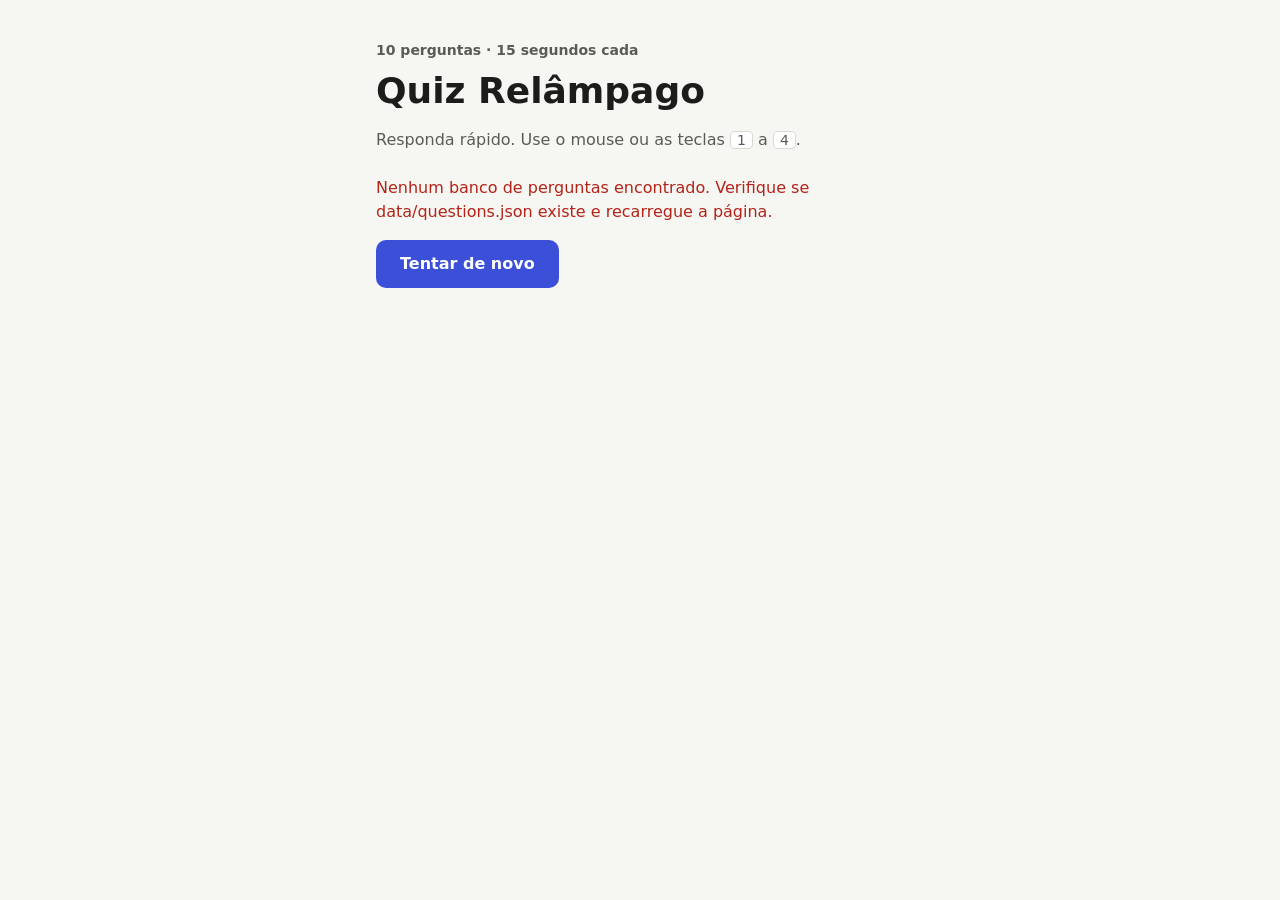
==== quiz-relampago/index.html @ 837e957b "feat(quiz): interface web do Quiz Relâmpago Telas de início, pergunta com timer de 15 s, feedback e " ====
<!doctype html>
<html lang="pt-BR">
<head>
  <meta charset="utf-8">
  <meta name="viewport" content="width=device-width, initial-scale=1">
  <title>Quiz Relâmpago</title>
  <link rel="stylesheet" href="style.css">
  <script type="module" src="app.js"></script>
</head>
<body>
  <main class="app">
    <section id="screen-start" class="screen" aria-labelledby="start-title">
      <p class="eyebrow">10 perguntas · 15 segundos cada</p>
      <h1 id="start-title">Quiz Relâmpago</h1>
      <p class="lead">Responda rápido. Use o mouse ou as teclas <kbd>1</kbd> a <kbd>4</kbd>.</p>
      <p id="load-status" class="status" role="status"></p>
      <button id="btn-start" class="btn btn-primary" disabled>Carregando perguntas…</button>
    </section>

    <section id="screen-question" class="screen" aria-labelledby="q-prompt" hidden>
      <header class="q-header">
        <span id="q-count" class="q-count">Pergunta 1 de 10</span>
        <span id="q-category" class="tag">ciencia</span>
        <span id="q-timer" class="timer" aria-live="off">15</span>
      </header>
      <div class="progress" role="progressbar" aria-label="Progresso do quiz" aria-valuemin="0" aria-valuemax="10" aria-valuenow="0">
        <div id="progress-bar" class="progress-bar"></div>
      </div>
      <div class="time-track" aria-hidden="true"><div id="time-bar" class="time-bar"></div></div>
      <h2 id="q-prompt" class="q-prompt"></h2>
      <ol id="q-options" class="options"></ol>
      <div id="feedback" class="feedback" role="status" hidden>
        <p id="feedback-title" class="feedback-title"></p>
        <p id="feedback-text" class="feedback-text"></p>
        <button id="btn-next" class="btn btn-primary">Próxima</button>
      </div>
    </section>

    <section id="screen-result" class="screen" aria-labelledby="result-title" hidden>
      <p class="eyebrow">Resultado</p>
      <h2 id="result-title" class="result-score"></h2>
      <dl class="stats">
        <div><dt>Acertos</dt><dd id="stat-hits"></dd></div>
        <div><dt>Tempo médio</dt><dd id="stat-time"></dd></div>
        <div><dt>Sem resposta</dt><dd id="stat-timeouts"></dd></div>
      </dl>
      <button id="btn-restart" class="btn btn-primary">Jogar de novo</button>
    </section>
  </main>
</body>
</html>
---- quiz-relampago/style.css ----
:root {
  --bg: #f6f6f3;
  --surface: #ffffff;
  --text: #1c1c1a;
  --text-muted: #5b5b56;
  --border: #d9d9d3;
  --accent: #3b4fd8;
  --accent-text: #ffffff;
  --ok: #1f7a3d;
  --ok-bg: #e5f4ea;
  --err: #b42318;
  --err-bg: #fbe9e7;
  --warn: #9a6400;
  --focus: #3b4fd8;
  --space-1: 4px;
  --space-2: 8px;
  --space-3: 16px;
  --space-4: 24px;
  --space-5: 40px;
  --radius: 10px;
  color-scheme: light;
}

@media (prefers-color-scheme: dark) {
  :root {
    --bg: #141413;
    --surface: #1f1f1d;
    --text: #f1f1ec;
    --text-muted: #a9a9a2;
    --border: #3a3a36;
    --accent: #8e9cff;
    --accent-text: #10122a;
    --ok: #6fd28f;
    --ok-bg: #173323;
    --err: #ff8a7a;
    --err-bg: #3a1a16;
    --warn: #f0b44c;
    --focus: #8e9cff;
    color-scheme: dark;
  }
}

* { box-sizing: border-box; }

body {
  margin: 0;
  background: var(--bg);
  color: var(--text);
  font: 16px/1.5 system-ui, -apple-system, "Segoe UI", Roboto, sans-serif;
}

.app {
  max-width: 560px;
  margin: 0 auto;
  padding: var(--space-5) var(--space-3);
}

.screen[hidden] { display: none; }

h1, h2 { margin: 0 0 var(--space-3); line-height: 1.2; }
h1 { font-size: 2.25rem; }

.eyebrow {
  margin: 0 0 var(--space-2);
  color: var(--text-muted);
  font-size: 0.875rem;
  font-weight: 600;
}

.lead { margin: 0 0 var(--space-4); color: var(--text-muted); }

.status { min-height: 1.5em; margin: 0 0 var(--space-3); color: var(--text-muted); }
.status.is-error { color: var(--err); }

kbd {
  padding: 0 6px;
  border: 1px solid var(--border);
  border-radius: 4px;
  background: var(--surface);
  font: inherit;
  font-size: 0.875em;
}

.btn {
  min-height: 48px;
  padding: var(--space-2) var(--space-4);
  border: 0;
  border-radius: var(--radius);
  font: inherit;
  font-weight: 600;
  cursor: pointer;
}
.btn-primary { background: var(--accent); color: var(--accent-text); }
.btn:disabled { cursor: wait; opacity: 0.75; }
.btn:focus-visible, .option:focus-visible {
  outline: 3px solid var(--focus);
  outline-offset: 2px;
}

.q-header {
  display: flex;
  align-items: center;
  gap: var(--space-2);
  margin-bottom: var(--space-2);
  font-size: 0.875rem;
}
.q-count { font-weight: 600; }
.tag {
  padding: 2px var(--space-2);
  border: 1px solid var(--border);
  border-radius: 999px;
  color: var(--text-muted);
}
.timer {
  margin-left: auto;
  font-size: 1.25rem;
  font-weight: 700;
  font-variant-numeric: tabular-nums;
}
.timer.is-low { color: var(--warn); }

.progress, .time-track {
  height: 6px;
  border-radius: 3px;
  background: var(--border);
  overflow: hidden;
}
.progress { margin-bottom: var(--space-1); }
.time-track { height: 3px; margin-bottom: var(--space-4); }
.progress-bar, .time-bar { height: 100%; background: var(--accent); }
.progress-bar { width: 0; transition: width 200ms ease; }
.time-bar { width: 100%; background: var(--text-muted); }

.q-prompt { font-size: 1.375rem; }

.options {
  display: grid;
  gap: var(--space-2);
  margin: 0 0 var(--space-4);
  padding: 0;
  list-style: none;
}

.option {
  display: flex;
  align-items: center;
  gap: var(--space-3);
  width: 100%;
  min-height: 56px;
  padding: var(--space-2) var(--space-3);
  border: 1px solid var(--border);
  border-radius: var(--radius);
  background: var(--surface);
  color: var(--text);
  font: inherit;
  text-align: left;
  cursor: pointer;
}
.option:hover:not(:disabled) { border-color: var(--accent); }
.option:disabled { cursor: default; }
.option .key {
  flex: none;
  display: grid;
  place-items: center;
  width: 28px;
  height: 28px;
  border: 1px solid var(--border);
  border-radius: 6px;
  color: var(--text-muted);
  font-size: 0.875rem;
  font-weight: 600;
}
.option.is-correct { border-color: var(--ok); background: var(--ok-bg); }
.option.is-wrong { border-color: var(--err); background: var(--err-bg); }
.option .mark { margin-left: auto; font-weight: 700; }
.option.is-correct .mark { color: var(--ok); }
.option.is-wrong .mark { color: var(--err); }

.feedback {
  padding: var(--space-3);
  border-radius: var(--radius);
  background: var(--surface);
  border: 1px solid var(--border);
}
.feedback[hidden] { display: none; }
.feedback-title { margin: 0 0 var(--space-1); font-weight: 700; }
.feedback-title.is-ok { color: var(--ok); }
.feedback-title.is-err { color: var(--err); }
.feedback-text { margin: 0 0 var(--space-3); color: var(--text-muted); }

.result-score { font-size: 2.5rem; }

.stats {
  display: grid;
  grid-template-columns: repeat(3, 1fr);
  gap: var(--space-2);
  margin: 0 0 var(--space-4);
}
.stats div {
  padding: var(--space-3);
  border: 1px solid var(--border);
  border-radius: var(--radius);
  background: var(--surface);
}
.stats dt { color: var(--text-muted); font-size: 0.8125rem; }
.stats dd {
  margin: 0;
  font-size: 1.25rem;
  font-weight: 700;
  font-variant-numeric: tabular-nums;
}

@media (max-width: 420px) {
  .app { padding-top: var(--space-4); }
  h1 { font-size: 1.875rem; }
  .stats { grid-template-columns: 1fr; }
}

@media (prefers-reduced-motion: reduce) {
  .progress-bar { transition: none; }
}
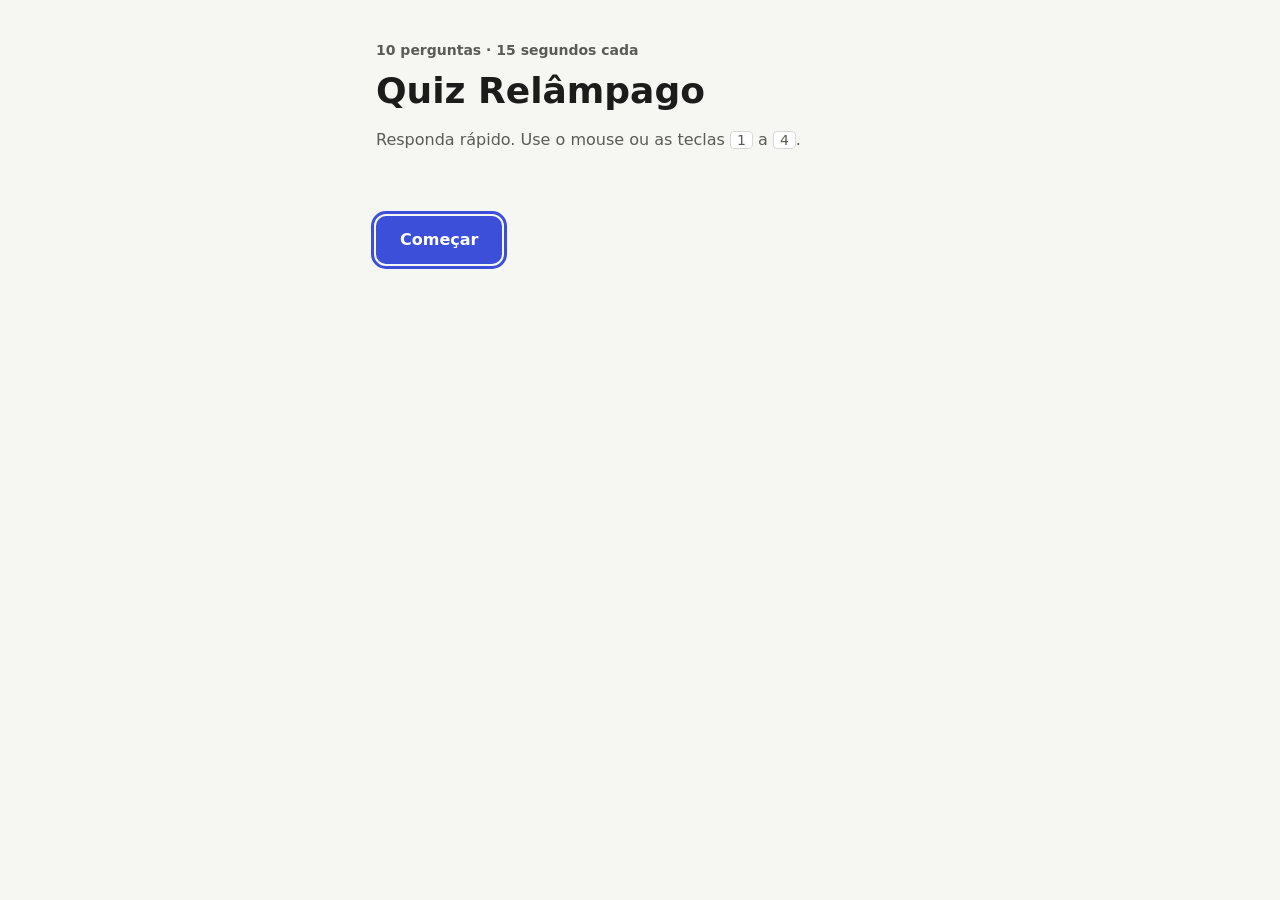
==== commit 7078b6d8: "fix(quiz): aplica achados da revisão da #3 Atalhos ignoram tecla repetida e Ctrl/Alt/Meta; ao trocar" ====
--- a/quiz-relampago/index.html
+++ b/quiz-relampago/index.html
@@ -27,7 +27,7 @@
         <div id="progress-bar" class="progress-bar"></div>
       </div>
       <div class="time-track" aria-hidden="true"><div id="time-bar" class="time-bar"></div></div>
-      <h2 id="q-prompt" class="q-prompt"></h2>
+      <h2 id="q-prompt" class="q-prompt" tabindex="-1"></h2>
       <ol id="q-options" class="options"></ol>
       <div id="feedback" class="feedback" role="status" hidden>
         <p id="feedback-title" class="feedback-title"></p>
--- a/quiz-relampago/style.css
+++ b/quiz-relampago/style.css
@@ -132,6 +132,7 @@
 .time-bar { width: 100%; background: var(--text-muted); }
 
 .q-prompt { font-size: 1.375rem; }
+.q-prompt:focus { outline: none; }
 
 .options {
   display: grid;
